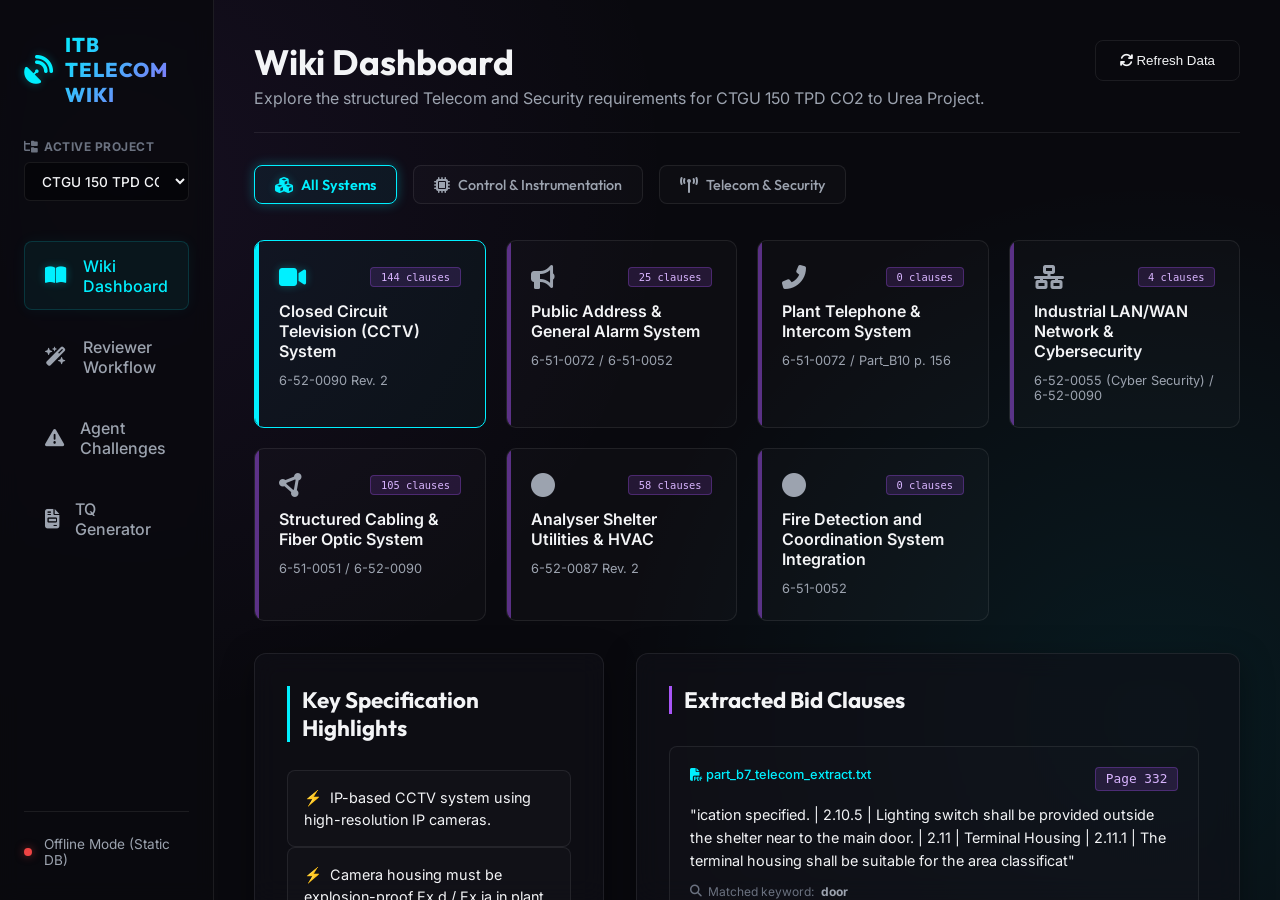
==== telecom-wiki-app/static/index.html @ 4357bee6 "Initial commit of CTGU Telecom Specification Extraction Pipeline and Wiki Dashboard" ====
<!DOCTYPE html>
<html lang="en">
<head>
    <meta charset="UTF-8">
    <meta name="viewport" content="width=device-width, initial-scale=1.0">
    <title>Telecom & Security Bid Wiki & Reviewer Dashboard</title>
    <!-- FontAwesome for Premium Icons -->
    <link rel="stylesheet" href="https://cdnjs.cloudflare.com/ajax/libs/font-awesome/6.4.0/css/all.min.css">
    <link rel="stylesheet" href="style.css">
</head>
<body>
    <div class="app-container">
        <!-- Sidebar Navigation -->
        <aside class="sidebar">
            <div>
                <div class="logo-container">
                    <i class="fa-solid fa-satellite-dish logo-icon"></i>
                    <span class="logo-text">ITB TELECOM WIKI</span>
                </div>
                <div class="project-selector-container">
                    <label for="projectSelector" class="project-selector-label">
                        <i class="fa-solid fa-folder-tree"></i> Active Project
                    </label>
                    <select id="projectSelector" class="project-selector">
                        <!-- Loaded dynamically or static fallback -->
                        <option value="ctgu">CTGU 150 TPD Urea</option>
                    </select>
                </div>
                <ul class="nav-links">
                    <li class="nav-item active" data-tab="wiki">
                        <i class="fa-solid fa-book-open"></i>
                        <span>Wiki Dashboard</span>
                    </li>
                    <li class="nav-item" data-tab="workflow">
                        <i class="fa-solid fa-wand-magic-sparkles"></i>
                        <span>Reviewer Workflow</span>
                    </li>
                    <li class="nav-item" data-tab="challenges">
                        <i class="fa-solid fa-triangle-exclamation"></i>
                        <span>Agent Challenges</span>
                    </li>
                    <li class="nav-item" data-tab="tq">
                        <i class="fa-solid fa-file-invoice"></i>
                        <span>TQ Generator</span>
                    </li>
                </ul>
            </div>
            <div class="sidebar-footer">
                <div class="server-status">
                    <div class="status-dot" id="statusDot"></div>
                    <span id="statusText">Connecting...</span>
                </div>
            </div>
        </aside>

        <!-- Main Content Area -->
        <main class="content-area">
            <!-- Dynamic Header -->
            <div class="header-container">
                <div class="header-title">
                    <h1 id="pageTitle">Wiki Dashboard</h1>
                    <p id="pageSubtitle">Explore the structured Telecom and Security requirements for CTGU 150 TPD CO2 to Urea Project.</p>
                </div>
                <div class="header-actions" id="headerActions">
                    <!-- Dynamic buttons injected by JavaScript -->
                </div>
            </div>

            <!-- Tab 1: Wiki Dashboard -->
            <section class="tab-panel active" id="tab-wiki">
                <!-- Category Tabs for Subsystem Filtering -->
                <div class="category-tabs-container">
                    <button class="category-tab active" data-category="ALL">
                        <i class="fa-solid fa-cubes"></i> All Systems
                    </button>
                    <button class="category-tab" data-category="C&I">
                        <i class="fa-solid fa-microchip"></i> Control & Instrumentation
                    </button>
                    <button class="category-tab" data-category="Telecom">
                        <i class="fa-solid fa-tower-broadcast"></i> Telecom & Security
                    </button>
                </div>

                <!-- Subsystems selector grid -->
                <div class="subsystems-grid" id="subsystemGrid">
                    <!-- Cards dynamically injected by app.js -->
                </div>

                <!-- Subsystem Detail View -->
                <div class="detail-layout" id="detailLayout">
                    <!-- Left Column: Highlights -->
                    <div class="glass-card highlights-panel">
                        <h2>Key Specification Highlights</h2>
                        <div id="highlightList">
                            <!-- Injected by app.js -->
                        </div>
                    </div>
                    <!-- Right Column: Extracted Clauses -->
                    <div class="glass-card clauses-panel">
                        <h2>Extracted Bid Clauses</h2>
                        <div id="clauseList" style="max-height: 550px; overflow-y: auto; display: flex; flex-direction: column; gap: 1rem; padding-right: 0.5rem;">
                            <!-- Injected by app.js -->
                        </div>
                    </div>
                </div>
            </section>

            <!-- Tab 2: Reviewer Workflow -->
            <section class="tab-panel" id="tab-workflow">
                <div class="glass-card workflow-container">
                    <!-- Step Progress Tracker -->
                    <div class="step-tracker">
                        <div class="step-tracker-progress" id="stepProgress"></div>
                        <div class="step-node active" data-step="1">
                            <div class="step-circle">1</div>
                            <span class="step-label">Ingestion</span>
                        </div>
                        <div class="step-node" data-step="2">
                            <div class="step-circle">2</div>
                            <span class="step-label">Extraction</span>
                        </div>
                        <div class="step-node" data-step="3">
                            <div class="step-circle">3</div>
                            <span class="step-label">Auditing</span>
                        </div>
                        <div class="step-node" data-step="4">
                            <div class="step-circle">4</div>
                            <span class="step-label">Clarifications</span>
                        </div>
                        <div class="step-node" data-step="5">
                            <div class="step-circle">5</div>
                            <span class="step-label">Update Wiki</span>
                        </div>
                    </div>

                    <!-- Step Content Areas -->
                    <div class="step-content">
                        <!-- Step 1: Ingestion -->
                        <div class="wizard-panel active" id="wizard-step-1">
                            <div class="wizard-intro">
                                <i class="fa-solid fa-folder-open wizard-intro-icon"></i>
                                <h2>Step 1: Document Ingestion</h2>
                                <p>The ITB Reviewer Agent identifies bid documents in the workspace folder. A total of 11 PDF files containing technical specs have been indexed.</p>
                                <div style="display: flex; gap: 0.5rem; flex-wrap: wrap; justify-content: center; margin-top: 0.5rem;" id="indexedFilesList">
                                    <!-- Injected by app.js -->
                                </div>
                                <div style="display: flex; flex-direction: column; gap: 1rem; width: 100%; max-width: 480px; margin-top: 1.5rem; text-align: left; padding: 1.25rem;" class="glass-card">
                                    <h3 style="font-family: 'Outfit'; font-size: 1.1rem; color: var(--accent-cyan); display: flex; align-items: center; gap: 0.5rem; margin-bottom: 0.25rem;"><i class="fa-solid fa-folder-plus"></i> Scan & Onboard New Project Bid</h3>
                                    <div class="form-group" style="display: flex; flex-direction: column; gap: 0.35rem;">
                                        <label for="newProjName" style="font-size: 0.8rem; color: var(--text-secondary);">Project Name</label>
                                        <input type="text" id="newProjName" placeholder="e.g. Urea Expansion Project" value="CTGU 150 TPD Urea" style="padding: 0.6rem; font-size: 0.85rem;">
                                    </div>
                                    <div class="form-group" style="display: flex; flex-direction: column; gap: 0.35rem;">
                                        <label for="newProjDir" style="font-size: 0.8rem; color: var(--text-secondary);">Local PDF Folder Path</label>
                                        <input type="text" id="newProjDir" placeholder="e.g. C:\Projects\Urea\PDFs" value="g:\My Drive\Project\CTGU" style="padding: 0.6rem; font-size: 0.85rem;">
                                    </div>
                                </div>
                                <button class="btn-primary" id="btnStartScan" style="margin-top: 1.5rem;">
                                    <i class="fa-solid fa-magnifying-glass"></i> Trigger PDF Extraction Scan
                                </button>
                            </div>
                        </div>

                        <!-- Step 2: Extraction -->
                        <div class="wizard-panel" id="wizard-step-2">
                            <h2>Step 2: AI Rule & Term Extraction</h2>
                            <p>The PDF parser is reading document segments, extracting paragraphs, and matching Telecom & Security specifications.</p>
                            <div class="scan-progress-container">
                                <div style="display: flex; justify-content: space-between; font-size: 0.9rem; font-weight: 500;">
                                    <span id="scanStatusText">Initializing scanner...</span>
                                    <span id="scanProgressPercent">0%</span>
                                </div>
                                <div class="progress-bar-outer">
                                    <div class="progress-bar-inner" id="scanProgressBar"></div>
                                </div>
                                <div class="console-box" id="scanConsole">
                                    <!-- Log messages printed here -->
                                </div>
                            </div>
                        </div>

                        <!-- Step 3: Auditing -->
                        <div class="wizard-panel" id="wizard-step-3">
                            <h2>Step 3: Specification Inconsistency Auditing</h2>
                            <p>The agent runs cross-reference audits to identify scope gaps, missing certifications, and contradictory specification clauses.</p>
                            <div class="conflict-list" id="conflictList">
                                <!-- Injected by app.js -->
                            </div>
                            <div style="display: flex; justify-content: flex-end; margin-top: 1rem;">
                                <button class="btn-primary" id="btnProceedToTQ">Proceed to Clarifications</button>
                            </div>
                        </div>

                        <!-- Step 4: Clarifications -->
                        <div class="wizard-panel" id="wizard-step-4">
                            <h2>Step 4: Technical Query (TQ) Formulation</h2>
                            <p>Based on conflicts detected in Step 3, the agent compiles a set of clarification requests to resolve ambiguities before final scoping.</p>
                            <div class="conflict-list" id="tqProposalList">
                                <!-- Injected by app.js -->
                            </div>
                            <div style="display: flex; justify-content: space-between; margin-top: 1rem;">
                                <button class="btn-secondary" id="btnModifyTQs">View TQ Spreadsheet</button>
                                <button class="btn-primary" id="btnSaveTQToWiki">Approve & Update Wiki Database</button>
                            </div>
                        </div>

                        <!-- Step 5: Update Wiki -->
                        <div class="wizard-panel" id="wizard-step-5">
                            <div class="wizard-intro">
                                <i class="fa-solid fa-circle-check wizard-intro-icon" style="color: var(--accent-purple); text-shadow: 0 0 10px rgba(168,85,247,0.4)"></i>
                                <h2>Step 5: Wiki Database Synchronized</h2>
                                <p>The extraction results and Technical Queries have been successfully written to the master Telecom Wiki database.</p>
                                <div style="display: flex; gap: 1rem; margin-top: 1rem;">
                                    <button class="btn-primary" id="btnGoToWiki">Go to Wiki Dashboard</button>
                                    <button class="btn-secondary" id="btnRestartWorkflow">Scan Again</button>
                                </div>
                            </div>
                        </div>
                    </div>
                </div>
            </section>

            <!-- Tab 3: Agent Challenges -->
            <section class="tab-panel" id="tab-challenges">
                <div class="glass-card">
                    <p style="margin-bottom: 2rem; color: var(--text-secondary); line-height: 1.6;">
                        Parsing industrial project bids (ITBs) presents unique engineering hurdles for AI agents. Below are the key challenges our reviewer agent encounters when auditing bids, along with live specification examples from the CTGU files and the agent's mitigation strategies.
                    </p>
                    <div class="challenges-list" id="challengesList">
                        <!-- Accordion items injected by app.js -->
                    </div>
                </div>
            </section>

            <!-- Tab 4: TQ Generator -->
            <section class="tab-panel" id="tab-tq">
                <div class="tq-manager-layout">
                    <!-- Form to add TQ -->
                    <div class="glass-card">
                        <h2 style="margin-bottom: 1.5rem; font-family: 'Outfit'; font-size: 1.4rem; color: var(--accent-cyan);">Create Technical Query (TQ)</h2>
                        <form id="tqForm" class="tq-form">
                             <div class="form-group">
                                 <label for="tqSubsystem">Subsystem</label>
                                 <select id="tqSubsystem" required>
                                     <option value="DCS">Distributed Control System (DCS)</option>
                                     <option value="ESD">Emergency Shutdown System (ESD)</option>
                                     <option value="HMIPIS">HMI & Plant Information (HMIPIS)</option>
                                     <option value="FieldInstruments">Field Instruments & Transmitters</option>
                                     <option value="Analysers">Online Process Analysers & SWAS</option>
                                     <option value="MMS">Machine Monitoring System (MMS)</option>
                                     <option value="FGS">Fire & Gas System (FGS)</option>
                                     <option value="CCTV">Closed Circuit Television (CCTV)</option>
                                     <option value="PAGA">Public Address & General Alarm (PAGA)</option>
                                     <option value="Telephony">Plant Telephone & Intercom</option>
                                     <option value="Network">Industrial Network & Cybersecurity</option>
                                     <option value="Cabling">Structured Cabling & FOC</option>
                                     <option value="UPS">UPS & DC Power Systems</option>
                                 </select>
                             </div>
                            <div class="form-group">
                                <label for="tqDocRef">Document Reference (e.g. Spec No)</label>
                                <input type="text" id="tqDocRef" placeholder="e.g. 6-52-0090 Rev. 2" required>
                            </div>
                            <div class="form-group">
                                <label for="tqClause">Clause / Page Reference</label>
                                <input type="text" id="tqClause" placeholder="e.g. Page 19, Clause 2.1.9.4" required>
                            </div>
                            <div class="form-group">
                                <label for="tqDescription">Description of Ambiguity / Contradiction</label>
                                <textarea id="tqDescription" rows="3" placeholder="Describe the vagueness or conflict in the bid document..." required></textarea>
                            </div>
                            <div class="form-group full-width">
                                <label for="tqProposal">Bidder Proposed Solution</label>
                                <textarea id="tqProposal" rows="2" placeholder="Propose a clear technical solution to resolve the ambiguity..." required></textarea>
                            </div>
                            <div style="grid-column: span 2; display: flex; justify-content: flex-end; margin-top: 0.5rem;">
                                <button type="submit" class="btn-primary">
                                    <i class="fa-solid fa-plus"></i> Add TQ Item
                                </button>
                            </div>
                        </form>
                    </div>

                    <!-- TQ Table List -->
                    <div class="glass-card">
                        <div style="display: flex; justify-content: space-between; align-items: center; margin-bottom: 1.5rem;">
                            <h2 style="font-family: 'Outfit'; font-size: 1.4rem;">Technical Queries (TQ) Sheet</h2>
                            <button class="btn-primary" id="btnExportTQs">
                                <i class="fa-solid fa-file-csv"></i> Export TQs to CSV
                            </button>
                        </div>
                        <div class="tq-table-container">
                            <table class="tq-table" id="tqTable">
                                <thead>
                                    <tr>
                                        <th style="width: 80px;">Item</th>
                                        <th style="width: 120px;">Subsystem</th>
                                        <th style="width: 150px;">Document Ref</th>
                                        <th style="width: 120px;">Clause/Page</th>
                                        <th>Description of Ambiguity</th>
                                        <th>Bidder Proposal</th>
                                        <th style="width: 60px;">Action</th>
                                    </tr>
                                </thead>
                                <tbody id="tqTableBody">
                                    <!-- Injected by app.js -->
                                </tbody>
                            </table>
                        </div>
                    </div>
                </div>
            </section>
        </main>
    </div>

    <!-- Script loading: loads catalog and data.js first as global fallback, then app.js -->
    <script id="dynamicProjectsCatalog" src="projects_catalog.js"></script>
    <script src="data.js"></script>
    <script src="app.js"></script>
</body>
</html>
---- telecom-wiki-app/static/style.css ----
@import url('https://fonts.googleapis.com/css2?family=Inter:wght@300;400;500;600;700&family=Outfit:wght@400;500;600;700;800&display=swap');

:root {
    --bg-dark: #09090e;
    --bg-card: rgba(16, 16, 24, 0.65);
    --border-color: rgba(255, 255, 255, 0.08);
    --accent-cyan: #00f0ff;
    --accent-cyan-glow: rgba(0, 240, 255, 0.3);
    --accent-purple: #a855f7;
    --accent-purple-glow: rgba(168, 85, 247, 0.3);
    --text-primary: #f3f4f6;
    --text-secondary: #9ca3af;
    --text-muted: #6b7280;
    --card-shadow: 0 8px 32px 0 rgba(0, 0, 0, 0.37);
    --transition-smooth: all 0.3s cubic-bezier(0.4, 0, 0.2, 1);
}

* {
    box-sizing: border-box;
    margin: 0;
    padding: 0;
}

body {
    background-color: var(--bg-dark);
    color: var(--text-primary);
    font-family: 'Inter', sans-serif;
    min-height: 100vh;
    display: flex;
    overflow-x: hidden;
}

/* Custom Scrollbar */
::-webkit-scrollbar {
    width: 6px;
    height: 6px;
}
::-webkit-scrollbar-track {
    background: rgba(10, 10, 15, 0.5);
}
::-webkit-scrollbar-thumb {
    background: rgba(255, 255, 255, 0.15);
    border-radius: 3px;
}
::-webkit-scrollbar-thumb:hover {
    background: var(--accent-cyan);
}

/* Main Layout */
.app-container {
    display: flex;
    width: 100vw;
    height: 100vh;
    overflow: hidden;
    background: radial-gradient(circle at 10% 20%, rgba(168, 85, 247, 0.08) 0%, transparent 40%),
                radial-gradient(circle at 90% 80%, rgba(0, 240, 255, 0.08) 0%, transparent 40%);
}

/* Sidebar Navigation */
.sidebar {
    width: 280px;
    background: rgba(10, 10, 15, 0.85);
    border-right: 1px solid var(--border-color);
    display: flex;
    flex-direction: column;
    justify-content: space-between;
    padding: 2rem 1.5rem;
    backdrop-filter: blur(10px);
    z-index: 10;
}

.logo-container {
    display: flex;
    align-items: center;
    gap: 0.75rem;
    margin-bottom: 2rem;
}

.project-selector-container {
    display: flex;
    flex-direction: column;
    gap: 0.5rem;
    margin-bottom: 2.5rem;
}

.project-selector-label {
    font-size: 0.75rem;
    color: var(--text-muted);
    text-transform: uppercase;
    font-weight: 700;
    letter-spacing: 0.5px;
    display: flex;
    align-items: center;
    gap: 0.35rem;
}

.project-selector {
    background: rgba(0, 0, 0, 0.4);
    border: 1px solid var(--border-color);
    border-radius: 6px;
    padding: 0.6rem 0.8rem;
    color: var(--text-primary);
    font-size: 0.85rem;
    font-weight: 500;
    width: 100%;
    cursor: pointer;
    transition: var(--transition-smooth);
}

.project-selector:focus {
    outline: none;
    border-color: var(--accent-cyan);
    box-shadow: 0 0 10px var(--accent-cyan-glow);
}

.logo-icon {
    font-size: 1.8rem;
    color: var(--accent-cyan);
    text-shadow: 0 0 10px var(--accent-cyan-glow);
}

.logo-text {
    font-family: 'Outfit', sans-serif;
    font-weight: 800;
    font-size: 1.25rem;
    letter-spacing: 1px;
    background: linear-gradient(135deg, var(--accent-cyan) 0%, var(--accent-purple) 100%);
    -webkit-background-clip: text;
    -webkit-text-fill-color: transparent;
}

.nav-links {
    list-style: none;
    display: flex;
    flex-direction: column;
    gap: 0.75rem;
    flex-grow: 1;
}

.nav-item {
    display: flex;
    align-items: center;
    gap: 1rem;
    padding: 0.85rem 1.25rem;
    color: var(--text-secondary);
    text-decoration: none;
    font-weight: 500;
    border-radius: 8px;
    cursor: pointer;
    transition: var(--transition-smooth);
    border: 1px solid transparent;
}

.nav-item i {
    font-size: 1.2rem;
    transition: var(--transition-smooth);
}

.nav-item:hover {
    color: var(--text-primary);
    background: rgba(255, 255, 255, 0.03);
    border: 1px solid rgba(255, 255, 255, 0.04);
}

.nav-item.active {
    color: var(--accent-cyan);
    background: rgba(0, 240, 255, 0.05);
    border: 1px solid rgba(0, 240, 255, 0.15);
    box-shadow: 0 0 15px rgba(0, 240, 255, 0.05);
}

.nav-item.active i {
    color: var(--accent-cyan);
    text-shadow: 0 0 8px var(--accent-cyan-glow);
}

.sidebar-footer {
    border-top: 1px solid var(--border-color);
    padding-top: 1.5rem;
    margin-top: 2rem;
}

.server-status {
    display: flex;
    align-items: center;
    gap: 0.75rem;
    font-size: 0.85rem;
    color: var(--text-secondary);
}

.status-dot {
    width: 8px;
    height: 8px;
    border-radius: 50%;
    background-color: #ef4444; /* default offline */
    box-shadow: 0 0 8px rgba(239, 68, 68, 0.5);
}

.status-dot.online {
    background-color: #10b981;
    box-shadow: 0 0 8px rgba(16, 185, 129, 0.5);
}

/* Content Area */
.content-area {
    flex-grow: 1;
    padding: 2.5rem;
    overflow-y: auto;
    display: flex;
    flex-direction: column;
    gap: 2rem;
}

.header-container {
    display: flex;
    justify-content: space-between;
    align-items: flex-start;
    border-bottom: 1px solid var(--border-color);
    padding-bottom: 1.5rem;
}

.header-title h1 {
    font-family: 'Outfit', sans-serif;
    font-size: 2.2rem;
    font-weight: 700;
    margin-bottom: 0.25rem;
}

.header-title p {
    color: var(--text-secondary);
    font-size: 1rem;
}

.header-actions {
    display: flex;
    gap: 1rem;
}

.btn-primary {
    background: linear-gradient(135deg, var(--accent-cyan) 0%, var(--accent-purple) 100%);
    border: none;
    color: #000;
    font-weight: 600;
    padding: 0.75rem 1.5rem;
    border-radius: 8px;
    cursor: pointer;
    transition: var(--transition-smooth);
    display: flex;
    align-items: center;
    gap: 0.5rem;
}

.btn-primary:hover {
    transform: translateY(-2px);
    box-shadow: 0 4px 15px rgba(0, 240, 255, 0.3);
}

.btn-secondary {
    background: transparent;
    border: 1px solid var(--border-color);
    color: var(--text-primary);
    font-weight: 500;
    padding: 0.75rem 1.5rem;
    border-radius: 8px;
    cursor: pointer;
    transition: var(--transition-smooth);
}

.btn-secondary:hover {
    background: rgba(255, 255, 255, 0.03);
    border-color: rgba(255, 255, 255, 0.15);
}

/* Tab Panels */
.tab-panel {
    display: none;
    animation: fadeIn 0.4s ease-out;
}

.tab-panel.active {
    display: flex;
    flex-direction: column;
    gap: 2rem;
}

@keyframes fadeIn {
    from { opacity: 0; transform: translateY(10px); }
    to { opacity: 1; transform: translateY(0); }
}

/* Glassmorphic Cards */
.glass-card {
    background: var(--bg-card);
    border: 1px solid var(--border-color);
    backdrop-filter: blur(12px);
    border-radius: 12px;
    padding: 2rem;
    box-shadow: var(--card-shadow);
    transition: var(--transition-smooth);
}

.glass-card:hover {
    border-color: rgba(0, 240, 255, 0.15);
}

/* Category Filter Tabs */
.category-tabs-container {
    display: flex;
    gap: 1rem;
    margin-bottom: 0.25rem;
}

.category-tab {
    background: rgba(255, 255, 255, 0.02);
    border: 1px solid var(--border-color);
    color: var(--text-secondary);
    padding: 0.6rem 1.25rem;
    border-radius: 8px;
    cursor: pointer;
    font-family: 'Outfit', sans-serif;
    font-weight: 500;
    font-size: 0.9rem;
    display: flex;
    align-items: center;
    gap: 0.5rem;
    transition: var(--transition-smooth);
}

.category-tab i {
    font-size: 1rem;
    transition: var(--transition-smooth);
}

.category-tab:hover {
    color: var(--text-primary);
    background: rgba(255, 255, 255, 0.05);
    border-color: rgba(255, 255, 255, 0.15);
}

.category-tab.active {
    color: var(--accent-cyan);
    background: rgba(0, 240, 255, 0.05);
    border-color: var(--accent-cyan);
    box-shadow: 0 0 12px var(--accent-cyan-glow);
    font-weight: 600;
}

.category-tab.active i {
    color: var(--accent-cyan);
    text-shadow: 0 0 8px var(--accent-cyan-glow);
}

/* Subsystems Grid */
.subsystems-grid {
    display: grid;
    grid-template-columns: repeat(auto-fill, minmax(220px, 1fr));
    gap: 1.25rem;
}

.subsystem-card {
    padding: 1.5rem;
    border-radius: 10px;
    border: 1px solid var(--border-color);
    background: rgba(255, 255, 255, 0.02);
    cursor: pointer;
    transition: var(--transition-smooth);
    display: flex;
    flex-direction: column;
    gap: 0.75rem;
    position: relative;
    overflow: hidden;
}

.subsystem-card::before {
    content: '';
    position: absolute;
    top: 0;
    left: 0;
    width: 4px;
    height: 100%;
    background: var(--accent-purple);
    opacity: 0.5;
    transition: var(--transition-smooth);
}

.subsystem-card:hover {
    background: rgba(255, 255, 255, 0.04);
    transform: translateY(-3px);
    box-shadow: 0 4px 20px rgba(0, 0, 0, 0.2);
}

.subsystem-card.active {
    background: rgba(0, 240, 255, 0.03);
    border-color: var(--accent-cyan);
}

.subsystem-card.active::before {
    background: var(--accent-cyan);
    opacity: 1;
}

.subsystem-header {
    display: flex;
    justify-content: space-between;
    align-items: center;
}

.subsystem-icon {
    font-size: 1.5rem;
    color: var(--text-secondary);
    transition: var(--transition-smooth);
}

.subsystem-card:hover .subsystem-icon,
.subsystem-card.active .subsystem-icon {
    color: var(--accent-cyan);
    text-shadow: 0 0 8px var(--accent-cyan-glow);
}

.subsystem-card h3 {
    font-size: 1rem;
    font-weight: 600;
}

.subsystem-card p {
    font-size: 0.8rem;
    color: var(--text-secondary);
}

/* Detail View Layout */
.detail-layout {
    display: grid;
    grid-template-columns: 350px 1fr;
    gap: 2rem;
}

.highlights-panel {
    display: flex;
    flex-direction: column;
    gap: 1.25rem;
}

.highlights-panel h2 {
    font-family: 'Outfit', sans-serif;
    font-size: 1.4rem;
    border-left: 3px solid var(--accent-cyan);
    padding-left: 0.75rem;
    margin-bottom: 0.5rem;
}

.highlight-item {
    background: rgba(255, 255, 255, 0.02);
    border: 1px solid var(--border-color);
    padding: 1rem;
    border-radius: 8px;
    font-size: 0.9rem;
    line-height: 1.5;
    position: relative;
}

.highlight-item::before {
    content: "⚡";
    margin-right: 0.5rem;
    color: var(--accent-cyan);
}

.clauses-panel {
    display: flex;
    flex-direction: column;
    gap: 1.5rem;
}

.clauses-panel h2 {
    font-family: 'Outfit', sans-serif;
    font-size: 1.4rem;
    border-left: 3px solid var(--accent-purple);
    padding-left: 0.75rem;
    margin-bottom: 0.5rem;
}

.clause-card {
    background: rgba(255, 255, 255, 0.01);
    border: 1px solid var(--border-color);
    border-radius: 8px;
    padding: 1.25rem;
    display: flex;
    flex-direction: column;
    gap: 0.75rem;
    transition: var(--transition-smooth);
}

.clause-card:hover {
    border-color: rgba(255, 255, 255, 0.15);
}

.clause-meta {
    display: flex;
    justify-content: space-between;
    font-size: 0.8rem;
    color: var(--text-secondary);
}

.tag-badge {
    background: rgba(168, 85, 247, 0.15);
    border: 1px solid rgba(168, 85, 247, 0.3);
    color: #d8b4fe;
    padding: 0.2rem 0.6rem;
    border-radius: 4px;
    font-family: monospace;
}

.clause-text {
    font-size: 0.9rem;
    line-height: 1.6;
    color: var(--text-primary);
}

/* Workflow Wizard */
.workflow-container {
    display: flex;
    flex-direction: column;
    gap: 2.5rem;
}

.step-tracker {
    display: flex;
    justify-content: space-between;
    position: relative;
    margin-bottom: 1rem;
}

.step-tracker::before {
    content: '';
    position: absolute;
    top: 20px;
    left: 5%;
    width: 90%;
    height: 2px;
    background: var(--border-color);
    z-index: 1;
}

.step-tracker-progress {
    position: absolute;
    top: 20px;
    left: 5%;
    width: 0%;
    height: 2px;
    background: linear-gradient(to right, var(--accent-cyan), var(--accent-purple));
    z-index: 1;
    transition: width 0.5s ease;
}

.step-node {
    display: flex;
    flex-direction: column;
    align-items: center;
    gap: 0.5rem;
    z-index: 2;
    width: 18%;
    cursor: pointer;
}

.step-circle {
    width: 40px;
    height: 40px;
    border-radius: 50%;
    background: var(--bg-dark);
    border: 2px solid var(--border-color);
    display: flex;
    align-items: center;
    justify-content: center;
    font-weight: 700;
    color: var(--text-secondary);
    transition: var(--transition-smooth);
}

.step-node.active .step-circle {
    border-color: var(--accent-cyan);
    color: var(--accent-cyan);
    box-shadow: 0 0 15px var(--accent-cyan-glow);
}

.step-node.completed .step-circle {
    border-color: var(--accent-purple);
    background: var(--accent-purple);
    color: #fff;
}

.step-label {
    font-size: 0.8rem;
    text-align: center;
    color: var(--text-secondary);
    font-weight: 500;
    transition: var(--transition-smooth);
}

.step-node.active .step-label {
    color: var(--text-primary);
}

.step-content {
    min-height: 250px;
    display: flex;
    flex-direction: column;
    justify-content: center;
}

.wizard-panel {
    display: none;
}

.wizard-panel.active {
    display: flex;
    flex-direction: column;
    gap: 1.5rem;
    animation: fadeIn 0.4s ease-out;
}

.wizard-intro {
    text-align: center;
    max-width: 600px;
    margin: 0 auto;
    display: flex;
    flex-direction: column;
    align-items: center;
    gap: 1.25rem;
}

.wizard-intro-icon {
    font-size: 4rem;
    background: linear-gradient(135deg, var(--accent-cyan) 0%, var(--accent-purple) 100%);
    -webkit-background-clip: text;
    -webkit-text-fill-color: transparent;
    animation: pulse 2s infinite;
}

@keyframes pulse {
    0% { transform: scale(1); filter: drop-shadow(0 0 2px rgba(0,240,255,0.2)); }
    50% { transform: scale(1.05); filter: drop-shadow(0 0 10px rgba(0,240,255,0.6)); }
    100% { transform: scale(1); filter: drop-shadow(0 0 2px rgba(0,240,255,0.2)); }
}

.scan-progress-container {
    width: 100%;
    background: rgba(255,255,255,0.03);
    border: 1px solid var(--border-color);
    border-radius: 8px;
    padding: 1.5rem;
    display: flex;
    flex-direction: column;
    gap: 1rem;
}

.progress-bar-outer {
    width: 100%;
    height: 8px;
    background: rgba(0,0,0,0.5);
    border-radius: 4px;
    overflow: hidden;
}

.progress-bar-inner {
    width: 0%;
    height: 100%;
    background: linear-gradient(to right, var(--accent-cyan), var(--accent-purple));
    transition: width 0.3s ease;
}

.console-box {
    background: #000;
    border: 1px solid var(--border-color);
    border-radius: 6px;
    padding: 1rem;
    font-family: monospace;
    font-size: 0.85rem;
    color: #4ade80;
    max-height: 200px;
    overflow-y: auto;
    display: flex;
    flex-direction: column;
    gap: 0.4rem;
}

.conflict-list {
    display: flex;
    flex-direction: column;
    gap: 1rem;
}

.conflict-card {
    border: 1px solid rgba(239, 68, 68, 0.25);
    background: rgba(239, 68, 68, 0.03);
    border-radius: 8px;
    padding: 1.25rem;
    display: flex;
    flex-direction: column;
    gap: 0.75rem;
}

.conflict-header {
    display: flex;
    justify-content: space-between;
    font-weight: 600;
    color: #f87171;
}

.conflict-body {
    font-size: 0.9rem;
    line-height: 1.5;
}

/* Challenges Accordion */
.challenges-list {
    display: flex;
    flex-direction: column;
    gap: 1.25rem;
}

.challenge-item {
    border: 1px solid var(--border-color);
    border-radius: 8px;
    overflow: hidden;
    transition: var(--transition-smooth);
}

.challenge-item:hover {
    border-color: rgba(168, 85, 247, 0.2);
}

.challenge-trigger {
    background: rgba(255,255,255,0.01);
    padding: 1.5rem;
    display: flex;
    justify-content: space-between;
    align-items: center;
    cursor: pointer;
    font-family: 'Outfit', sans-serif;
    font-weight: 600;
    font-size: 1.1rem;
}

.challenge-trigger i {
    transition: var(--transition-smooth);
}

.challenge-item.active .challenge-trigger i {
    transform: rotate(180deg);
    color: var(--accent-cyan);
}

.challenge-body {
    display: none;
    padding: 1.5rem;
    background: rgba(0,0,0,0.2);
    border-top: 1px solid var(--border-color);
    flex-direction: column;
    gap: 1.25rem;
    animation: slideDown 0.3s ease-out;
}

.challenge-item.active .challenge-body {
    display: flex;
}

@keyframes slideDown {
    from { opacity: 0; transform: translateY(-5px); }
    to { opacity: 1; transform: translateY(0); }
}

.challenge-section-title {
    font-size: 0.85rem;
    font-weight: 700;
    text-transform: uppercase;
    color: var(--accent-cyan);
    letter-spacing: 1px;
}

.challenge-mitigation {
    background: rgba(16, 185, 129, 0.05);
    border: 1px solid rgba(16, 185, 129, 0.15);
    border-radius: 6px;
    padding: 1rem;
    font-size: 0.9rem;
    line-height: 1.5;
    color: #a7f3d0;
}

/* TQ Generator Grid & Table */
.tq-manager-layout {
    display: flex;
    flex-direction: column;
    gap: 2rem;
}

.tq-form {
    display: grid;
    grid-template-columns: repeat(2, 1fr);
    gap: 1.25rem;
}

.form-group {
    display: flex;
    flex-direction: column;
    gap: 0.5rem;
}

.form-group.full-width {
    grid-column: span 2;
}

label {
    font-size: 0.85rem;
    color: var(--text-secondary);
    font-weight: 500;
}

input, select, textarea {
    background: rgba(0, 0, 0, 0.3);
    border: 1px solid var(--border-color);
    border-radius: 6px;
    padding: 0.75rem;
    color: var(--text-primary);
    font-family: inherit;
    font-size: 0.9rem;
    transition: var(--transition-smooth);
}

input:focus, select:focus, textarea:focus {
    outline: none;
    border-color: var(--accent-cyan);
    box-shadow: 0 0 10px var(--accent-cyan-glow);
}

.tq-table-container {
    overflow-x: auto;
    border-radius: 8px;
    border: 1px solid var(--border-color);
}

.tq-table {
    width: 100%;
    border-collapse: collapse;
    font-size: 0.9rem;
    text-align: left;
}

.tq-table th {
    background: rgba(0, 0, 0, 0.5);
    padding: 1rem;
    font-weight: 600;
    border-bottom: 2px solid var(--border-color);
    color: var(--accent-cyan);
}

.tq-table td {
    padding: 1rem;
    border-bottom: 1px solid var(--border-color);
    background: rgba(255,255,255,0.01);
}

.tq-table tr:hover td {
    background: rgba(255,255,255,0.02);
}

.tq-delete-btn {
    background: transparent;
    border: none;
    color: #ef4444;
    cursor: pointer;
    font-size: 1.1rem;
    transition: var(--transition-smooth);
}

.tq-delete-btn:hover {
    transform: scale(1.1);
    color: #f87171;
}

/* Responsive Rules */
@media (max-width: 1024px) {
    .app-container {
        flex-direction: column;
    }
    
    .sidebar {
        width: 100%;
        height: auto;
        padding: 1rem;
        flex-direction: row;
        border-right: none;
        border-bottom: 1px solid var(--border-color);
    }
    
    .logo-container {
        margin-bottom: 0;
    }
    
    .nav-links {
        flex-direction: row;
        gap: 0.5rem;
    }
    
    .sidebar-footer {
        display: none;
    }
    
    .content-area {
        height: calc(100vh - 80px);
    }
    
    .detail-layout {
        grid-template-columns: 1fr;
    }
}
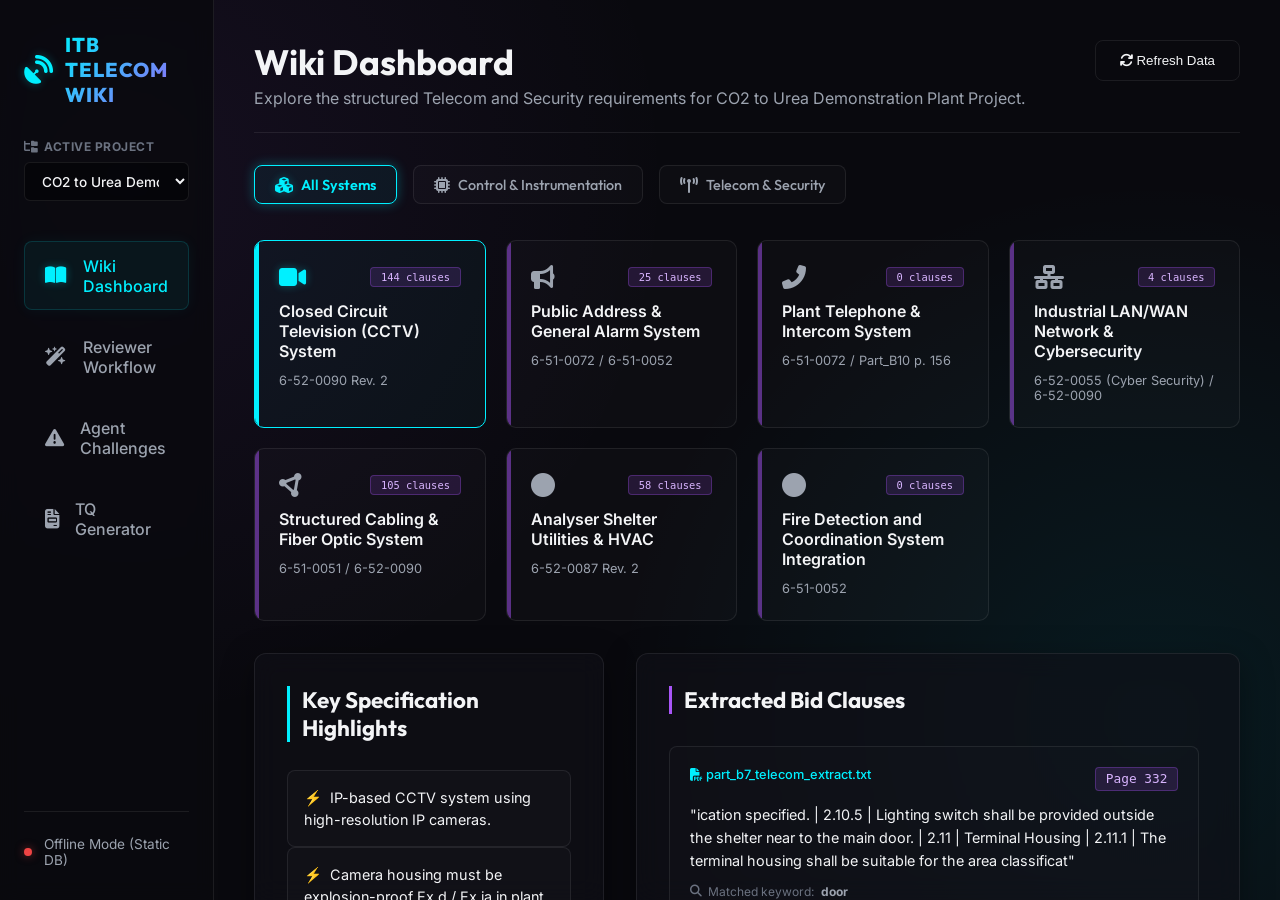
==== commit 90cd9461: "Anonymize all project and site names across codebase and assets" ====
--- a/telecom-wiki-app/static/index.html
+++ b/telecom-wiki-app/static/index.html
@@ -23,7 +23,7 @@
                     </label>
                     <select id="projectSelector" class="project-selector">
                         <!-- Loaded dynamically or static fallback -->
-                        <option value="ctgu">CTGU 150 TPD Urea</option>
+                        <option value="project_co2_urea">Urea Synthesis Plant</option>
                     </select>
                 </div>
                 <ul class="nav-links">
@@ -59,7 +59,7 @@
             <div class="header-container">
                 <div class="header-title">
                     <h1 id="pageTitle">Wiki Dashboard</h1>
-                    <p id="pageSubtitle">Explore the structured Telecom and Security requirements for CTGU 150 TPD CO2 to Urea Project.</p>
+                    <p id="pageSubtitle">Explore the structured Telecom and Security requirements for CO2 to Urea Demonstration Plant Project.</p>
                 </div>
                 <div class="header-actions" id="headerActions">
                     <!-- Dynamic buttons injected by JavaScript -->
@@ -148,11 +148,11 @@
                                     <h3 style="font-family: 'Outfit'; font-size: 1.1rem; color: var(--accent-cyan); display: flex; align-items: center; gap: 0.5rem; margin-bottom: 0.25rem;"><i class="fa-solid fa-folder-plus"></i> Scan & Onboard New Project Bid</h3>
                                     <div class="form-group" style="display: flex; flex-direction: column; gap: 0.35rem;">
                                         <label for="newProjName" style="font-size: 0.8rem; color: var(--text-secondary);">Project Name</label>
-                                        <input type="text" id="newProjName" placeholder="e.g. Urea Expansion Project" value="CTGU 150 TPD Urea" style="padding: 0.6rem; font-size: 0.85rem;">
+                                        <input type="text" id="newProjName" placeholder="e.g. Urea Expansion Project" value="Urea Synthesis Plant" style="padding: 0.6rem; font-size: 0.85rem;">
                                     </div>
                                     <div class="form-group" style="display: flex; flex-direction: column; gap: 0.35rem;">
                                         <label for="newProjDir" style="font-size: 0.8rem; color: var(--text-secondary);">Local PDF Folder Path</label>
-                                        <input type="text" id="newProjDir" placeholder="e.g. C:\Projects\Urea\PDFs" value="g:\My Drive\Project\CTGU" style="padding: 0.6rem; font-size: 0.85rem;">
+                                        <input type="text" id="newProjDir" placeholder="e.g. C:\Projects\Urea\PDFs" value="g:\My Drive\Project\ITB Project" style="padding: 0.6rem; font-size: 0.85rem;">
                                     </div>
                                 </div>
                                 <button class="btn-primary" id="btnStartScan" style="margin-top: 1.5rem;">
@@ -224,7 +224,7 @@
             <section class="tab-panel" id="tab-challenges">
                 <div class="glass-card">
                     <p style="margin-bottom: 2rem; color: var(--text-secondary); line-height: 1.6;">
-                        Parsing industrial project bids (ITBs) presents unique engineering hurdles for AI agents. Below are the key challenges our reviewer agent encounters when auditing bids, along with live specification examples from the CTGU files and the agent's mitigation strategies.
+                        Parsing industrial project bids (ITBs) presents unique engineering hurdles for AI agents. Below are the key challenges our reviewer agent encounters when auditing bids, along with live specification examples from the ITB Project files and the agent's mitigation strategies.
                     </p>
                     <div class="challenges-list" id="challengesList">
                         <!-- Accordion items injected by app.js -->
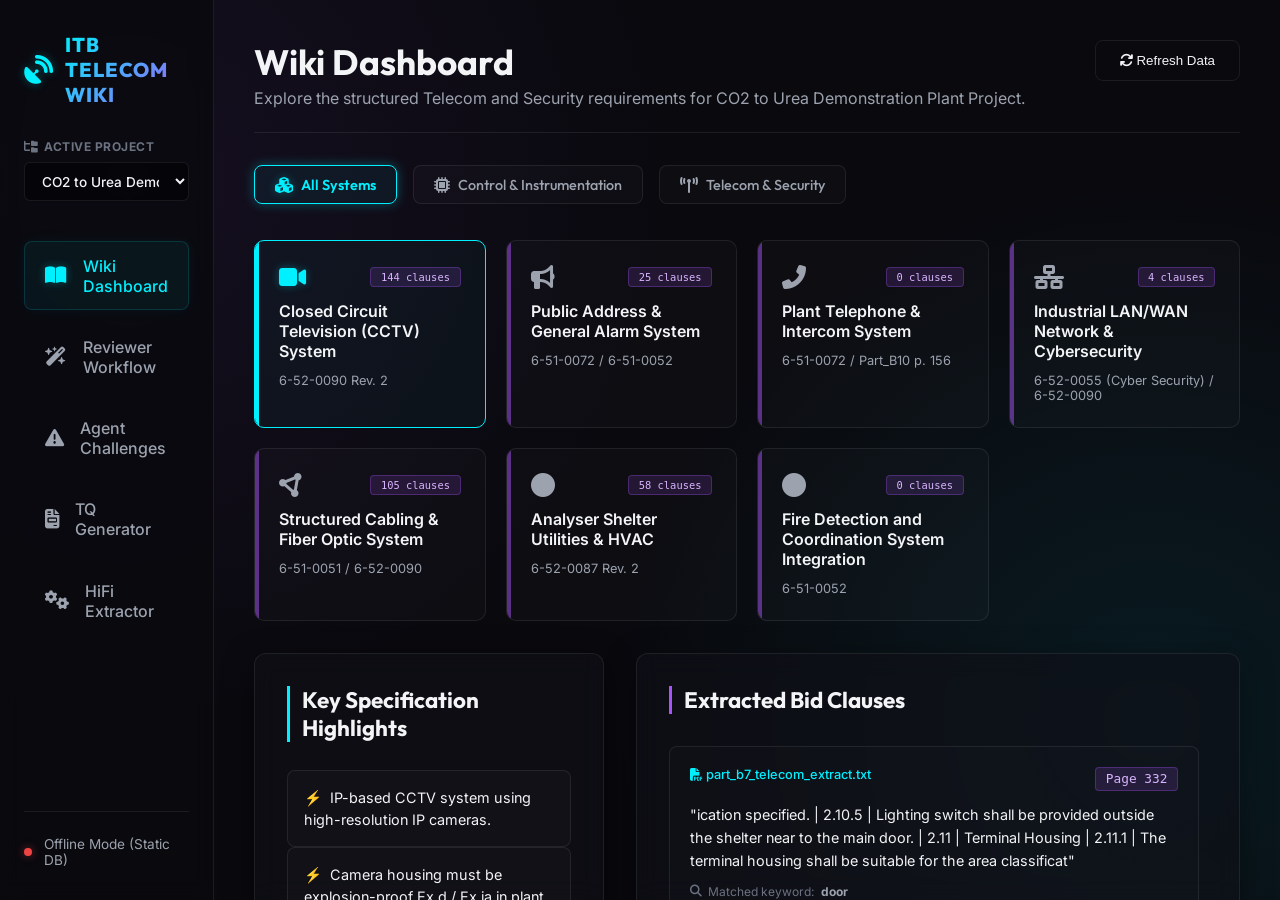
==== commit 4e11775e: "Build and integrate HiFi Extractor UI Console tab into the web app" ====
--- a/telecom-wiki-app/static/index.html
+++ b/telecom-wiki-app/static/index.html
@@ -42,6 +42,10 @@
                     <li class="nav-item" data-tab="tq">
                         <i class="fa-solid fa-file-invoice"></i>
                         <span>TQ Generator</span>
+                    </li>
+                    <li class="nav-item" data-tab="extractor">
+                        <i class="fa-solid fa-gears"></i>
+                        <span>HiFi Extractor</span>
                     </li>
                 </ul>
             </div>
@@ -310,6 +314,136 @@
                     </div>
                 </div>
             </section>
+
+            <!-- Tab 5: HiFi Extractor Console -->
+            <section class="tab-panel" id="tab-extractor">
+                <div class="extractor-layout">
+                    <!-- Left: Configuration Form -->
+                    <div class="glass-card extractor-config-panel">
+                        <h2 style="font-family: 'Outfit'; font-size: 1.4rem; color: var(--accent-cyan); margin-bottom: 1.5rem; display: flex; align-items: center; gap: 0.5rem;"><i class="fa-solid fa-sliders"></i> Configuration</h2>
+                        <form id="extractorForm" style="display: flex; flex-direction: column; gap: 1.25rem;">
+                            <div class="form-group" style="display: flex; flex-direction: column; gap: 0.35rem;">
+                                <label for="extractorFile" style="font-size: 0.8rem; color: var(--text-secondary); font-weight: 600;">Target PDF Document</label>
+                                <select id="extractorFile" style="padding: 0.6rem; font-size: 0.85rem; background: rgba(0,0,0,0.4); border: 1px solid var(--border-color); border-radius: 6px; color: var(--text-primary);" required>
+                                    <!-- Populated dynamically via API -->
+                                    <option value="">Loading PDF files...</option>
+                                </select>
+                            </div>
+                            <div class="form-group" style="display: flex; flex-direction: column; gap: 0.35rem;">
+                                <label for="extractorPages" style="font-size: 0.8rem; color: var(--text-secondary); font-weight: 600;">Page Range</label>
+                                <input type="text" id="extractorPages" placeholder="e.g. 2-3 or 38-44 (leave blank for all)" style="padding: 0.6rem; font-size: 0.85rem; background: rgba(0,0,0,0.4); border: 1px solid var(--border-color); border-radius: 6px; color: var(--text-primary);">
+                            </div>
+                            
+                            <!-- OCR Settings -->
+                            <div style="border-top: 1px solid var(--border-color); padding-top: 1rem;">
+                                <h3 style="font-family: 'Outfit'; font-size: 1rem; color: var(--text-primary); margin-bottom: 0.75rem;"><i class="fa-solid fa-eye"></i> OCR Engine</h3>
+                                <div style="display: grid; grid-template-columns: 1fr 1fr; gap: 0.75rem;">
+                                    <div class="form-group" style="display: flex; flex-direction: column; gap: 0.35rem;">
+                                        <label for="extractorOcrLang" style="font-size: 0.75rem; color: var(--text-muted);">Language</label>
+                                        <input type="text" id="extractorOcrLang" value="eng" style="padding: 0.5rem; font-size: 0.8rem; background: rgba(0,0,0,0.4); border: 1px solid var(--border-color); border-radius: 6px; color: var(--text-primary);">
+                                    </div>
+                                    <div class="form-group" style="display: flex; flex-direction: column; gap: 0.35rem;">
+                                        <label for="extractorOcrDpi" style="font-size: 0.75rem; color: var(--text-muted);">DPI Resolution</label>
+                                        <input type="number" id="extractorOcrDpi" value="300" style="padding: 0.5rem; font-size: 0.8rem; background: rgba(0,0,0,0.4); border: 1px solid var(--border-color); border-radius: 6px; color: var(--text-primary);">
+                                    </div>
+                                </div>
+                            </div>
+
+                            <!-- Margin Suppression Settings -->
+                            <div style="border-top: 1px solid var(--border-color); padding-top: 1rem;">
+                                <div style="display: flex; align-items: center; justify-content: space-between; margin-bottom: 0.75rem;">
+                                    <h3 style="font-family: 'Outfit'; font-size: 1rem; color: var(--text-primary);"><i class="fa-solid fa-crop-simple"></i> Margin Suppression</h3>
+                                    <label class="switch-container" style="display: flex; align-items: center; gap: 0.4rem; cursor: pointer; font-size: 0.8rem; color: var(--text-secondary);">
+                                        <input type="checkbox" id="extractorSuppressMargins" checked style="cursor: pointer;"> Enable
+                                    </label>
+                                </div>
+                                <div style="display: grid; grid-template-columns: 1fr 1fr; gap: 0.75rem;">
+                                    <div class="form-group" style="display: flex; flex-direction: column; gap: 0.35rem;">
+                                        <label for="extractorMarginMethod" style="font-size: 0.75rem; color: var(--text-muted);">Method</label>
+                                        <select id="extractorMarginMethod" style="padding: 0.5rem; font-size: 0.8rem; background: rgba(0,0,0,0.4); border: 1px solid var(--border-color); border-radius: 6px; color: var(--text-primary);">
+                                            <option value="static_zone">Static Zone (5%)</option>
+                                            <option value="dbscan">DBSCAN Clustering</option>
+                                        </select>
+                                    </div>
+                                    <div style="display: grid; grid-template-columns: 1fr 1fr; gap: 0.4rem;">
+                                        <div class="form-group" style="display: flex; flex-direction: column; gap: 0.35rem;">
+                                            <label for="extractorHeaderPct" style="font-size: 0.75rem; color: var(--text-muted);">Header %</label>
+                                            <input type="number" id="extractorHeaderPct" value="5" step="0.5" style="padding: 0.5rem; font-size: 0.8rem; background: rgba(0,0,0,0.4); border: 1px solid var(--border-color); border-radius: 6px; color: var(--text-primary);">
+                                        </div>
+                                        <div class="form-group" style="display: flex; flex-direction: column; gap: 0.35rem;">
+                                            <label for="extractorFooterPct" style="font-size: 0.75rem; color: var(--text-muted);">Footer %</label>
+                                            <input type="number" id="extractorFooterPct" value="5" step="0.5" style="padding: 0.5rem; font-size: 0.8rem; background: rgba(0,0,0,0.4); border: 1px solid var(--border-color); border-radius: 6px; color: var(--text-primary);">
+                                        </div>
+                                    </div>
+                                </div>
+                            </div>
+
+                            <!-- Chunking Settings -->
+                            <div style="border-top: 1px solid var(--border-color); padding-top: 1rem;">
+                                <div style="display: flex; align-items: center; justify-content: space-between; margin-bottom: 0.75rem;">
+                                    <h3 style="font-family: 'Outfit'; font-size: 1rem; color: var(--text-primary);"><i class="fa-solid fa-scissors"></i> Token-Aware Chunking</h3>
+                                    <label style="display: flex; align-items: center; gap: 0.4rem; cursor: pointer; font-size: 0.8rem; color: var(--text-secondary);">
+                                        <input type="checkbox" id="extractorEnableChunking" style="cursor: pointer;"> Enable
+                                    </label>
+                                </div>
+                                <div style="display: grid; grid-template-columns: 1fr 1fr; gap: 0.75rem;">
+                                    <div class="form-group" style="display: flex; flex-direction: column; gap: 0.35rem;">
+                                        <label for="extractorChunkSize" style="font-size: 0.75rem; color: var(--text-muted);">Max Tokens</label>
+                                        <input type="number" id="extractorChunkSize" value="512" style="padding: 0.5rem; font-size: 0.8rem; background: rgba(0,0,0,0.4); border: 1px solid var(--border-color); border-radius: 6px; color: var(--text-primary);">
+                                    </div>
+                                    <div class="form-group" style="display: flex; flex-direction: column; gap: 0.35rem;">
+                                        <label for="extractorOverlap" style="font-size: 0.75rem; color: var(--text-muted);">Overlap Tokens</label>
+                                        <input type="number" id="extractorOverlap" value="50" style="padding: 0.5rem; font-size: 0.8rem; background: rgba(0,0,0,0.4); border: 1px solid var(--border-color); border-radius: 6px; color: var(--text-primary);">
+                                    </div>
+                                </div>
+                            </div>
+
+                            <button type="button" class="btn-primary" id="btnRunExtraction" style="width: 100%; justify-content: center; margin-top: 0.5rem; padding: 0.85rem;">
+                                <i class="fa-solid fa-play"></i> Run HiFi Extraction
+                            </button>
+                        </form>
+                    </div>
+
+                    <!-- Right: Live Output View -->
+                    <div class="glass-card extractor-output-panel">
+                        <div style="display: flex; justify-content: space-between; align-items: center; border-bottom: 1px solid var(--border-color); padding-bottom: 0.75rem; margin-bottom: 1rem;">
+                            <h2 style="font-family: 'Outfit'; font-size: 1.4rem; color: var(--text-primary); display: flex; align-items: center; gap: 0.5rem;"><i class="fa-solid fa-square-poll-horizontal"></i> Extraction Output</h2>
+                            <div style="display: flex; gap: 0.5rem;">
+                                <button class="btn-secondary" id="btnCopyExtracted" style="padding: 0.4rem 0.8rem; font-size: 0.75rem;" disabled>
+                                    <i class="fa-regular fa-copy"></i> Copy
+                                </button>
+                                <button class="btn-secondary" id="btnDownloadExtracted" style="padding: 0.4rem 0.8rem; font-size: 0.75rem;" disabled>
+                                    <i class="fa-solid fa-download"></i> Download
+                                </button>
+                            </div>
+                        </div>
+
+                        <!-- Running Indicator -->
+                        <div id="extractorSpinner" style="display: none; flex-direction: column; align-items: center; justify-content: center; height: 350px; gap: 1rem; color: var(--accent-cyan);">
+                            <i class="fa-solid fa-spinner fa-spin" style="font-size: 3rem;"></i>
+                            <span style="font-family: 'Outfit'; font-weight: 600;" id="extractorSpinnerStatus">Extracting text...</span>
+                            <span style="font-size: 0.8rem; color: var(--text-secondary);">This may take a few moments for OCR runs.</span>
+                        </div>
+
+                        <!-- Empty State -->
+                        <div id="extractorEmptyState" style="display: flex; flex-direction: column; align-items: center; justify-content: center; height: 350px; gap: 1rem; color: var(--text-muted); text-align: center;">
+                            <i class="fa-solid fa-file-invoice" style="font-size: 3rem;"></i>
+                            <span style="font-family: 'Outfit'; font-weight: 500; font-size: 1.1rem;">No Extraction Run Yet</span>
+                            <p style="font-size: 0.85rem; max-width: 320px;">Configure the target document and extraction options on the left, then click run.</p>
+                        </div>
+
+                        <!-- Log Console / Text View -->
+                        <div id="extractorResultArea" style="display: none; flex-direction: column; gap: 1rem; height: calc(100% - 60px);">
+                            <div style="display: flex; gap: 1.5rem; font-size: 0.8rem; color: var(--text-secondary); background: rgba(0,0,0,0.3); padding: 0.6rem 1rem; border-radius: 6px; border: 1px solid var(--border-color);" id="extractorStats">
+                                <!-- Populated dynamically -->
+                            </div>
+                            <div style="flex-grow: 1; overflow-y: auto; background: #000; border: 1px solid var(--border-color); border-radius: 6px; padding: 1.25rem; font-family: monospace; font-size: 0.85rem; color: #e2e8f0; max-height: 400px; white-space: pre-wrap;" id="extractorOutputText">
+                                <!-- Markdown printed here -->
+                            </div>
+                        </div>
+                    </div>
+                </div>
+            </section>
         </main>
     </div>
 
--- a/telecom-wiki-app/static/style.css
+++ b/telecom-wiki-app/static/style.css
@@ -913,3 +913,44 @@
         grid-template-columns: 1fr;
     }
 }
+
+/* HiFi Extractor Layout */
+.extractor-layout {
+    display: grid;
+    grid-template-columns: 380px 1fr;
+    gap: 2rem;
+    height: 100%;
+}
+
+.extractor-config-panel {
+    display: flex;
+    flex-direction: column;
+    overflow-y: auto;
+    max-height: 750px;
+}
+
+.extractor-output-panel {
+    display: flex;
+    flex-direction: column;
+    max-height: 750px;
+    height: 100%;
+    overflow: hidden;
+}
+
+.markdown-preview {
+    font-family: 'Consolas', 'Courier New', Courier, monospace !important;
+    line-height: 1.6;
+    background: #050508 !important;
+    border: 1px solid var(--border-color);
+    box-shadow: inset 0 2px 8px rgba(0,0,0,0.8);
+    overflow-y: auto !important;
+    flex-grow: 1;
+}
+
+.extractor-config-panel input[type="checkbox"] {
+    width: 16px;
+    height: 16px;
+    accent-color: var(--accent-cyan);
+    cursor: pointer;
+}
+
